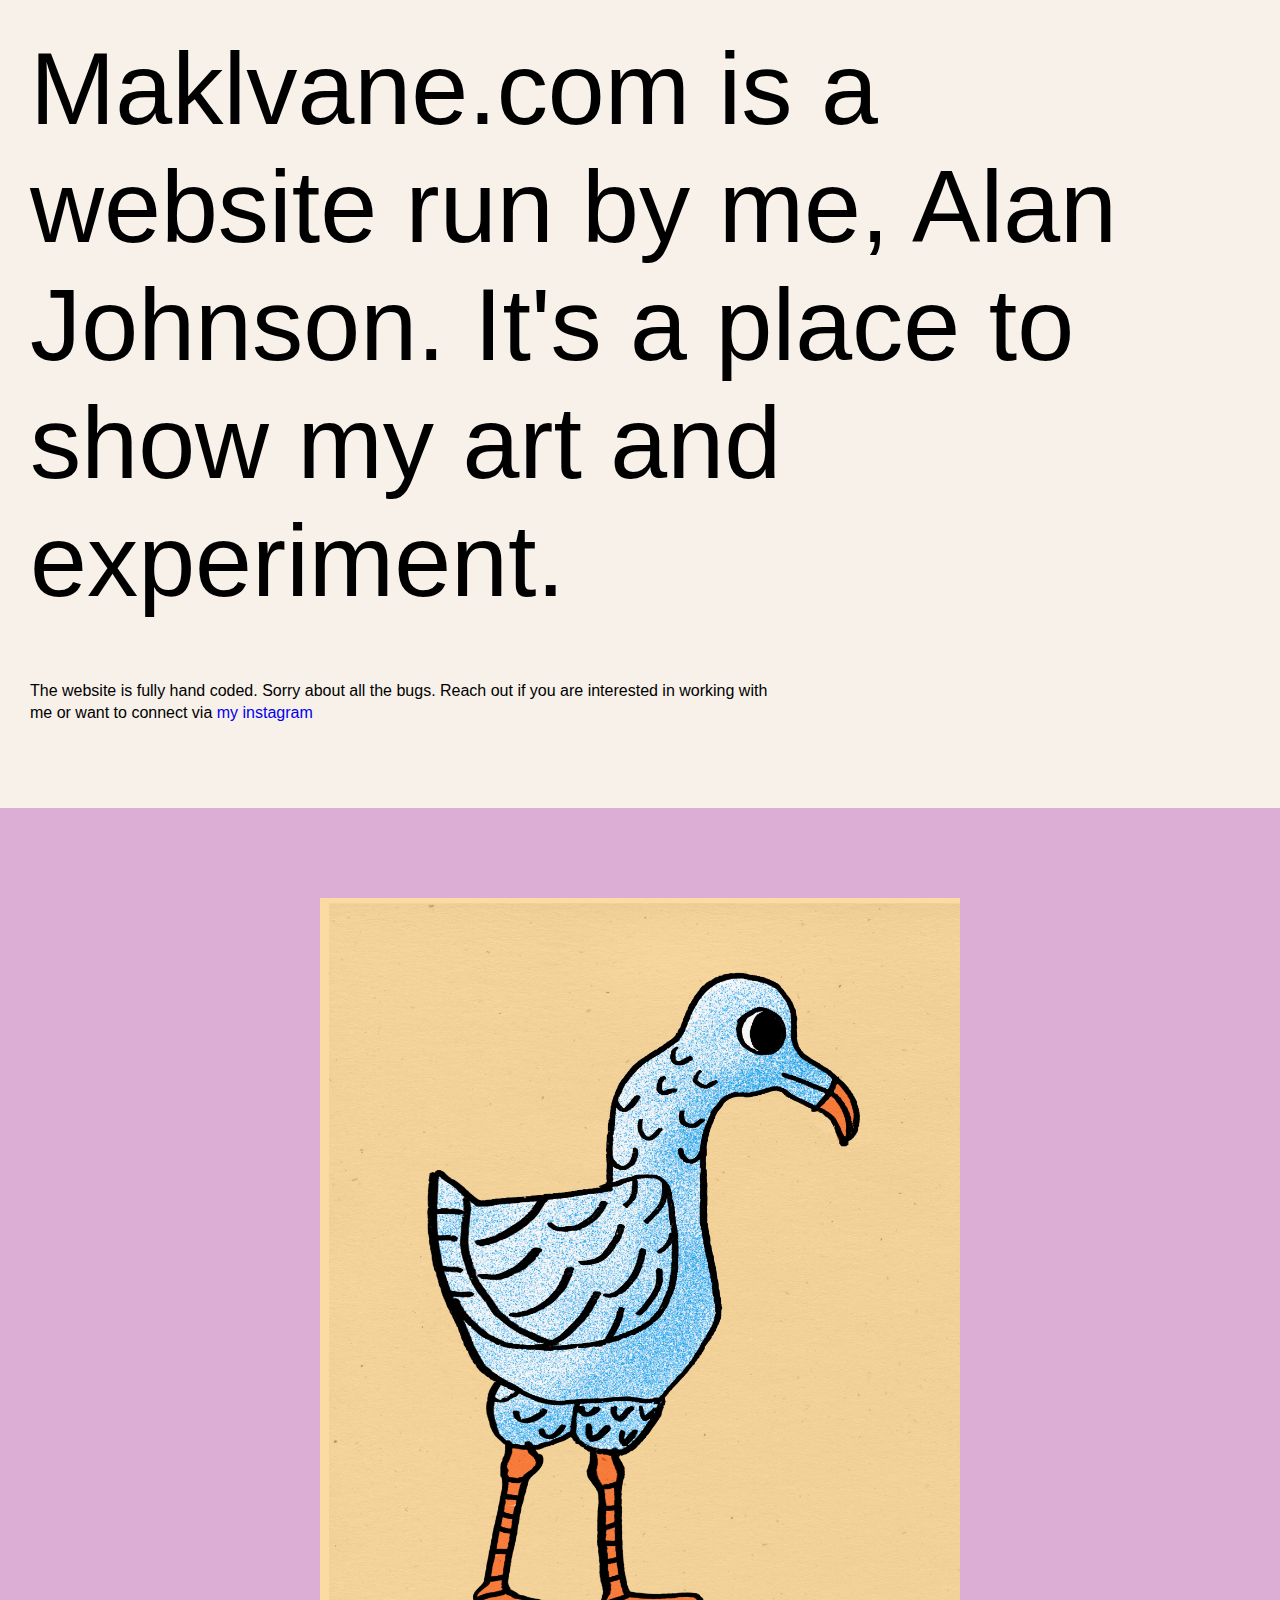
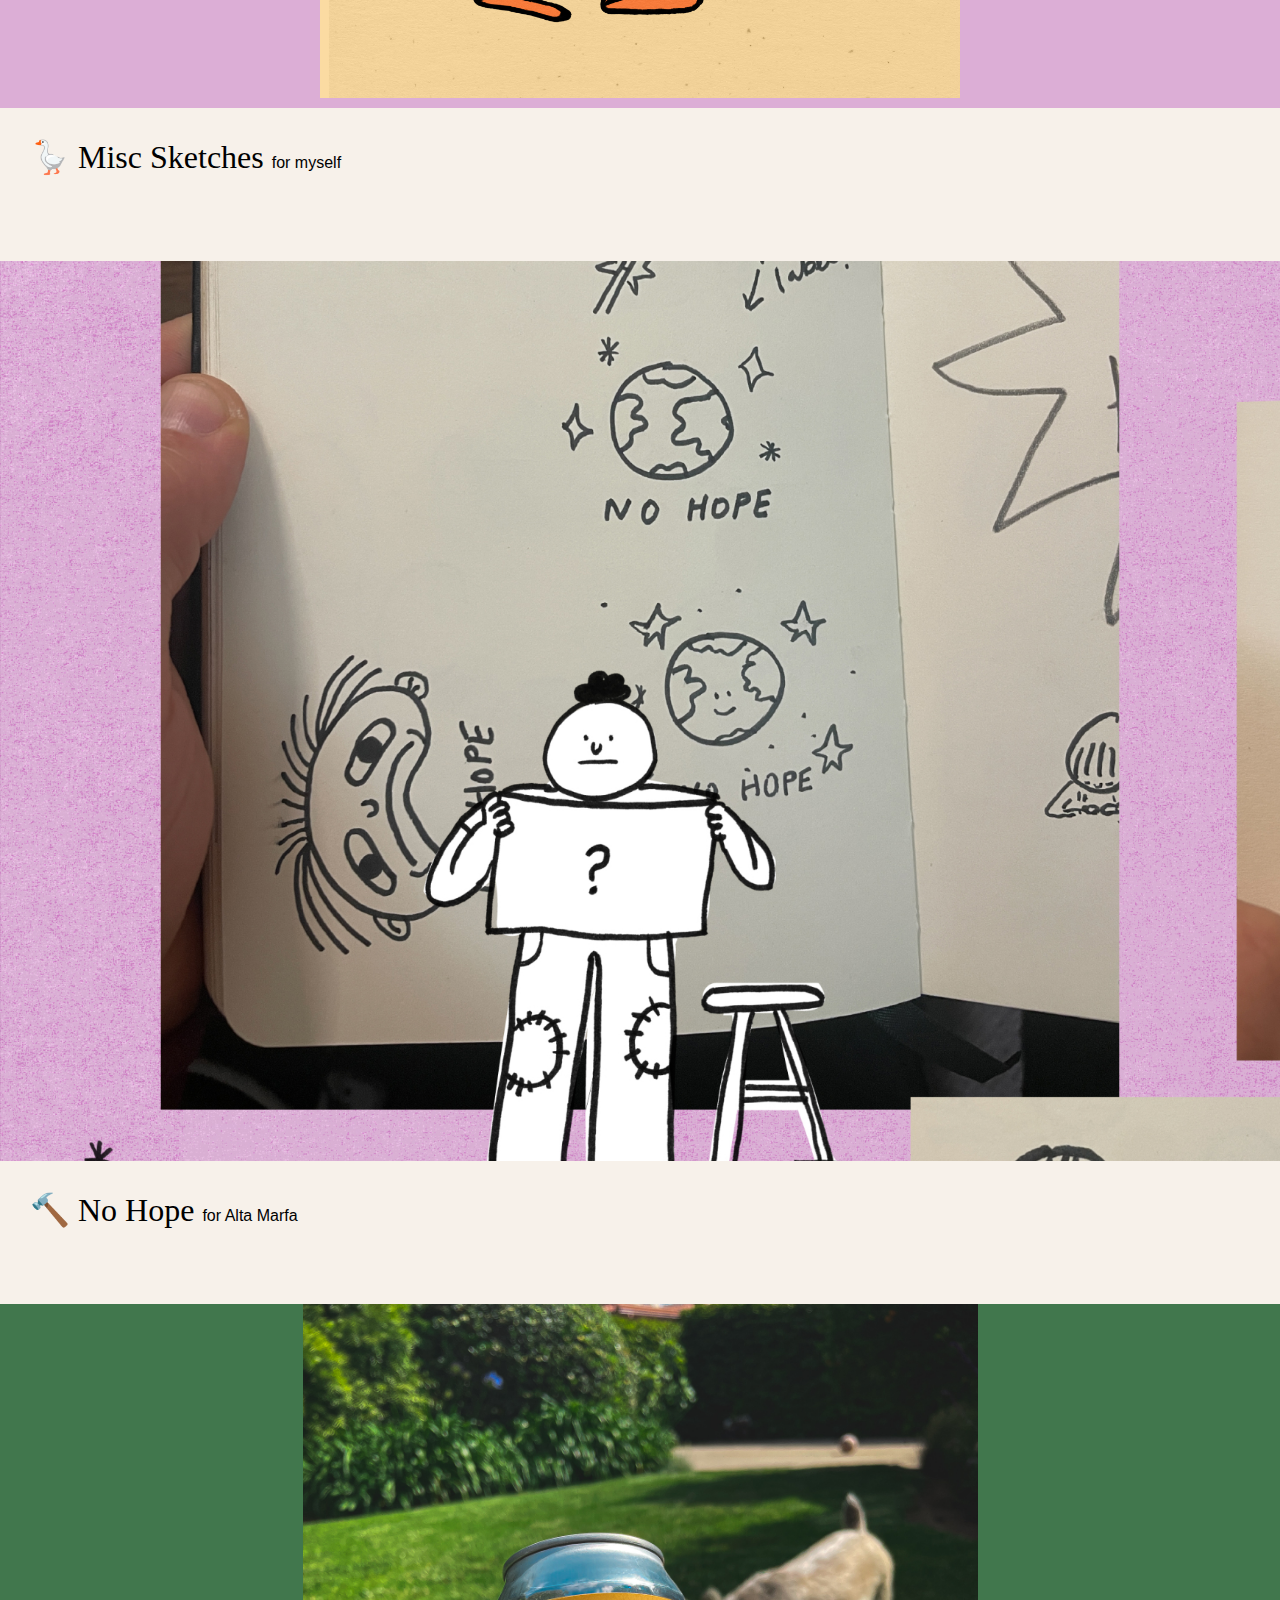
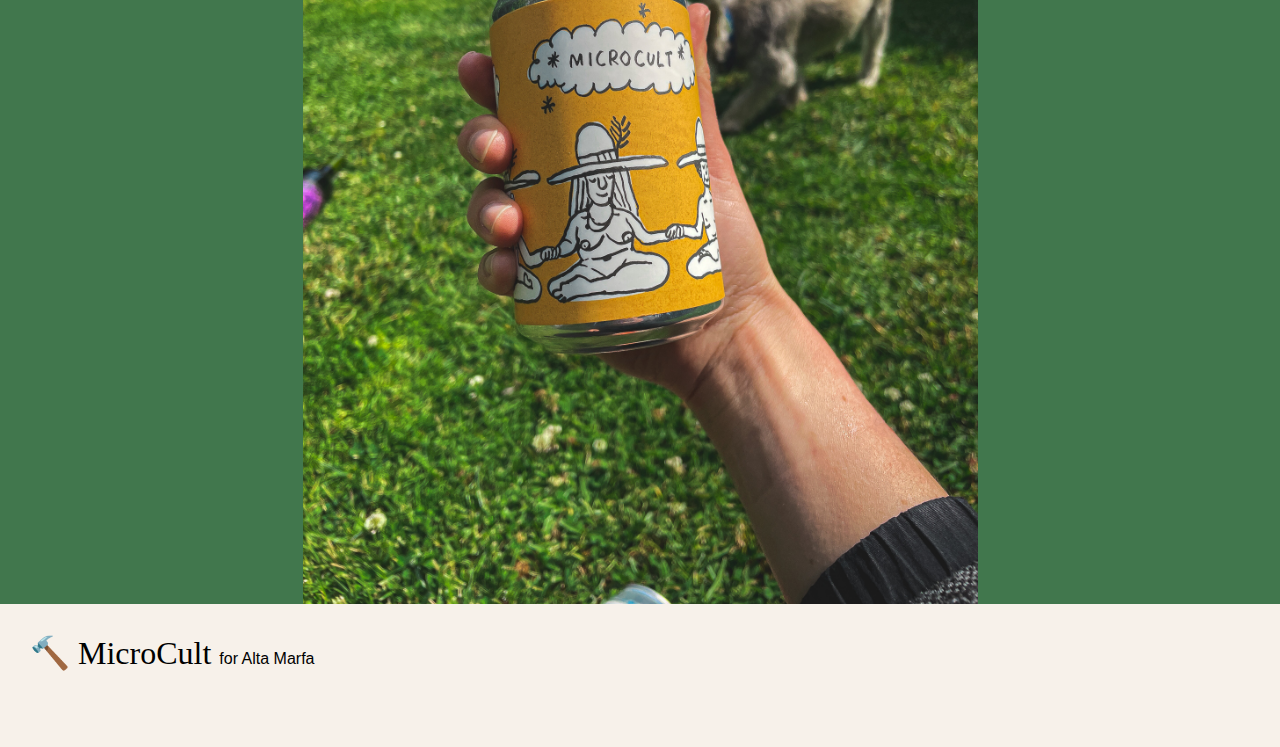
==== index.html @ d6360fe2 "Committing the maklvane.com website files for the first time" ====
<!DOCTYPE html>
<html lang="en">
  <head>
    <meta charset="UTF-8">
    <meta name="viewport" content="width=device-width, initial-scale=1.0">
    <meta http-equiv="X-UA-Compatible" content="ie=edge">
    <title>Maklvane School</title>
    <link rel="stylesheet" href="css/style.css">
    <link rel="icon" href="images/favicon.ico" type="image/x-icon">
  </head>
  <body>
    <main>
      <div class="header">
        <div style="padding: 30px;">
          <h1>Maklvane.com is a website run by me, Alan Johnson. It's a place to show my art and experiment.</h1>  
        </div>
        <div class="text">
          <p>The website is fully hand coded. Sorry about all the bugs. Reach out if you are interested in working with me or want to connect via <a href="https://www.instagram.com/maklvane">my&nbsp;instagram</a></p>
        </div>
      </div>
      <div class="full-width" style="background-color:#DCAED6;" id="changebg">
        <div class="slideshow">
          <div class="slide">
            <img src="images/Seagull.jpg" />
          </div>
          <div class="slide">
            <img src="images/GoodBoy_1.jpg" />
          </div>
          <div class="slide">
            <img src="images/CaliforniaQuail.jpg" />
          </div>
        </div>
      </div>

      <div class="text" id="changebgheader">
        <h2> 🪿 Misc Sketches <span class="small">for myself</span></p>
      </div>
      <div class="full-width background-image" style="background-image: url('images/am-nohope-sketch1.jpg');" id="changeImage">
      </div>
      <div class="text" id="changeImageHeader">
        <h2> &#x1F528 No Hope <span class="small">for Alta Marfa</span>
      </div>

      <div class="full-width slideshow1-button background-image" style="background-color:#41774d;" id="microcult-desktop">
        <img id="slideshow1" style="max-height:100vh; width:auto; object-fit: cover;
        object-position: center; margin: auto;" src="images/microcult1-grass.jpg">
      </div>
      <div class="text slideshow1-button">
        <h2> &#x1F528 MicroCult <span class="small">for Alta Marfa</span>
      </div>

    </main>
	<script src="js/index.js"></script>
  </body>
</html>
---- css/style.css ----
@font-face {
  font-family: alta-marfa;
  src: url("https://maklvane.com/fonts/AltaMarfaScriptv1-Regular.woff2");
}

@font-face {
  font-family: alta-marfa-allcaps;
  src: url("https://maklvane.com/fonts/alta-marfa-ALLCAPS-Regular.woff2");
}

main{
  background-color: rgb(247, 241, 234);
}

p{
  font-family: Arial, Helvetica, sans-serif;
  margin-bottom: 10px;
  font-size: 1rem;
  line-height: 1.35rem;
}

*{
    box-sizing: border-box;
    margin: 0;
    padding: 0;
}

.header {
  
}

h1{
    color: black;
    font-size: 8vw;
    font-family: alta-marfa, Arial, Helvetica, sans-serif;
    font-weight: normal;
    
}

h2{
  font-family: alta-marfa, Georgia, 'Times New Roman', Times, serif;
  font-weight: normal;
  font-size: 2rem;
}

.small{
  font-family: Arial, Helvetica, sans-serif;
  font-size: 1rem;
}

.half-width{
    max-width: 800px;
    margin: auto;
}

.text{
  max-width:1200px;
  min-width: 350px;
  width:60%;
  padding: 30px 0 75px 30px;
}

a{
  animation: mellow 2s infinite;
  text-decoration: none;
}

a:hover{
  animation: mellow 2s infinite;
  text-decoration: underline;
}

@keyframes mellow {
  0%,100% {color: rgb(255, 102, 0);}
  66% {color: rgb(197, 123, 238);}
  33% {color: cornflowerblue;}
}

/* Slidshow */

.slideshow{
  max-width: 50%;
  position: relative;
  margin: auto;
  overflow: hidden;
}

.slide{
  display: none;
  max-width:100%;
  margin-top: 10vh;
}

/* resizing images */
.full-width {
    width: 100%;
    height: 100vh;
    overflow: hidden;
  }
  
  .full-width img {
    width: 100%;
    height: auto;
    display: block;
  }

  .background-image {
    background-image: url('#');
    background-repeat: no-repeat;
    background-position: center;
    background-size: cover;
  }

  #slideshow1{
    display: block;
  }

  @media screen and (max-width: 768px) {

    #slideshow1{
      display: none;
    }
 
  }
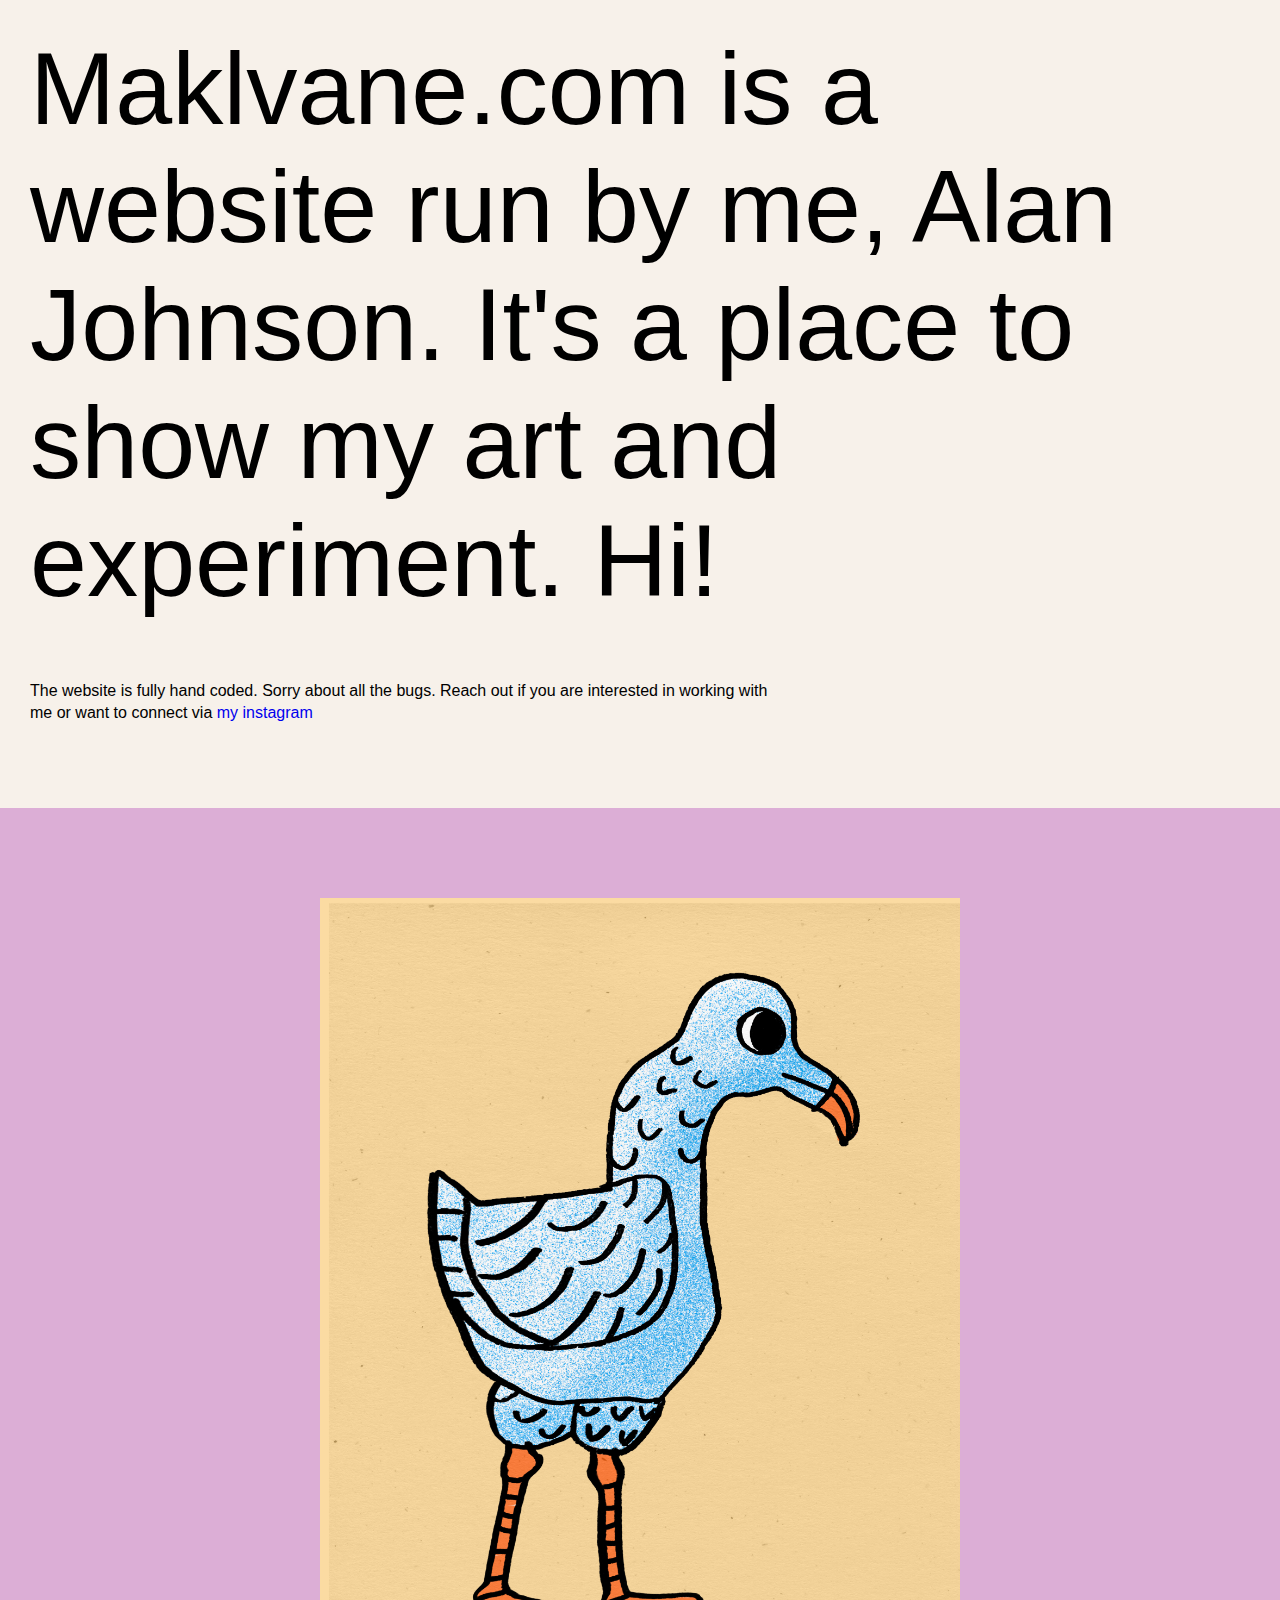
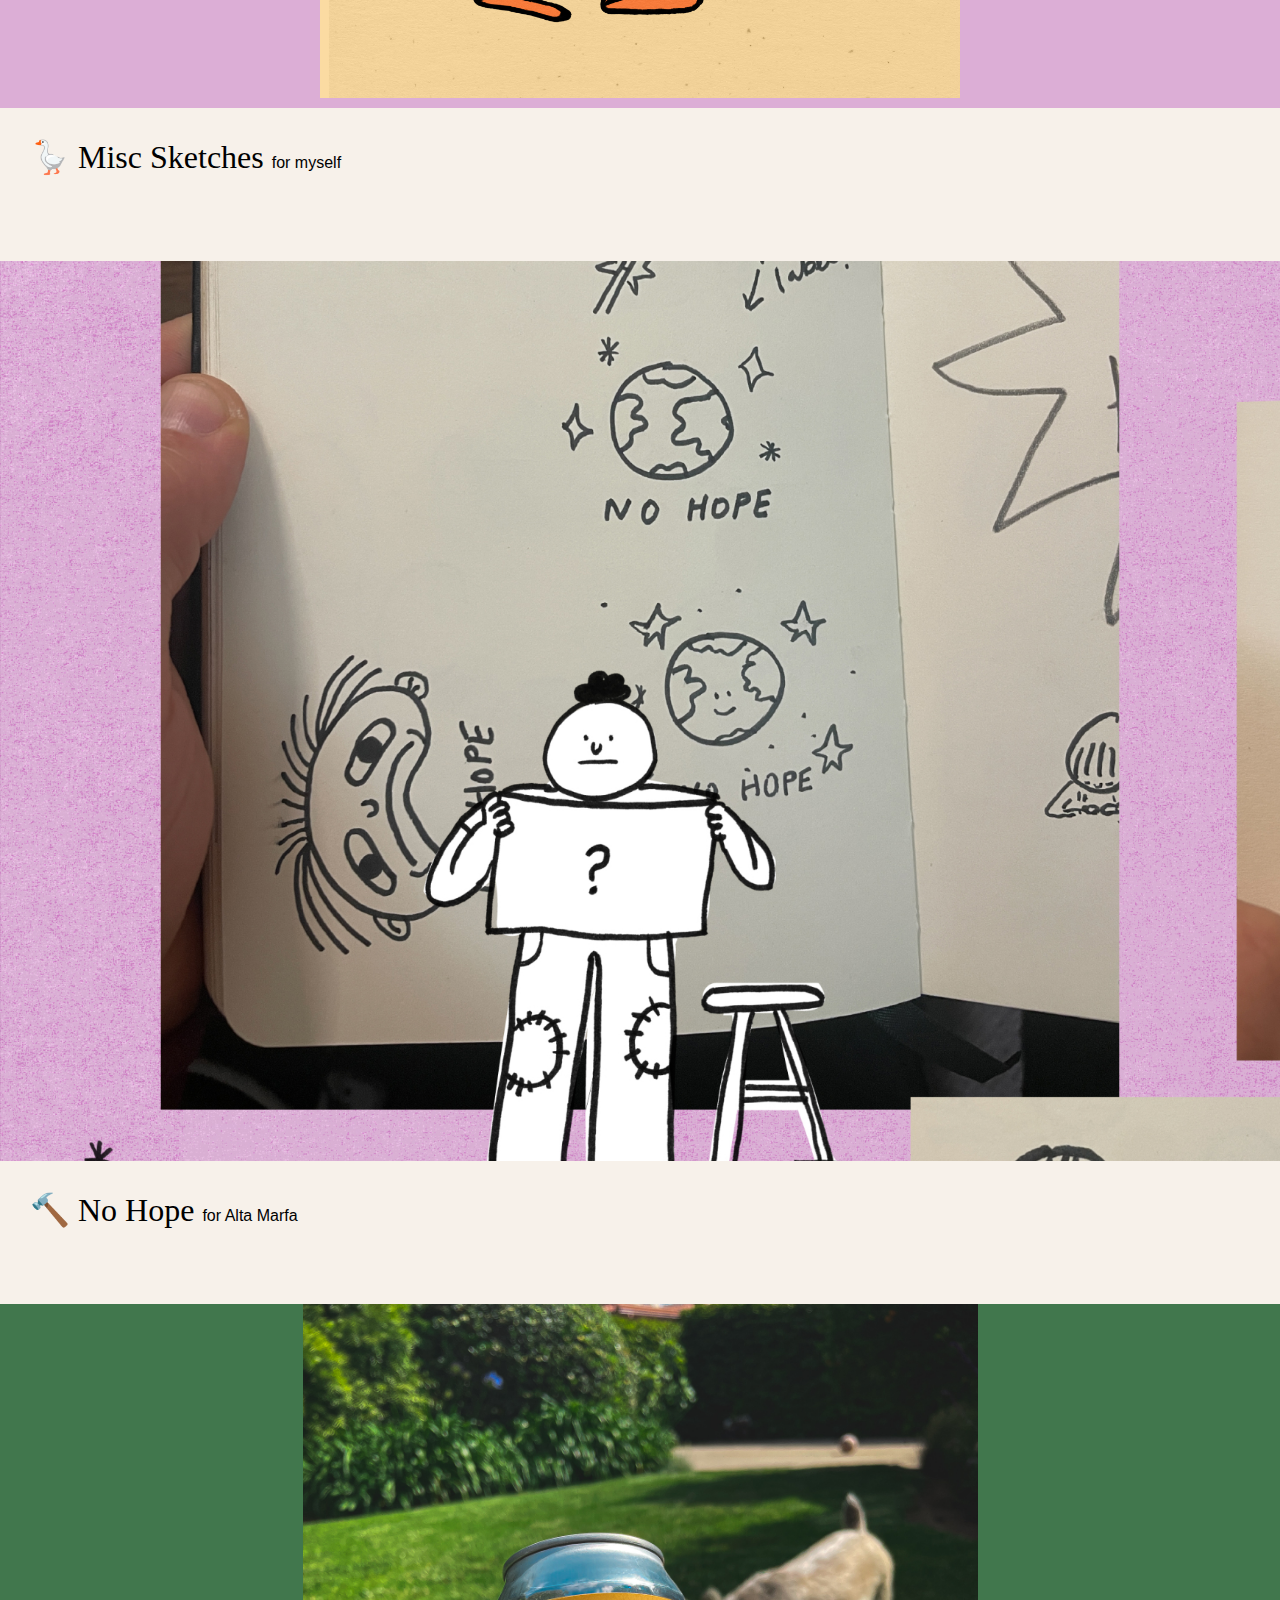
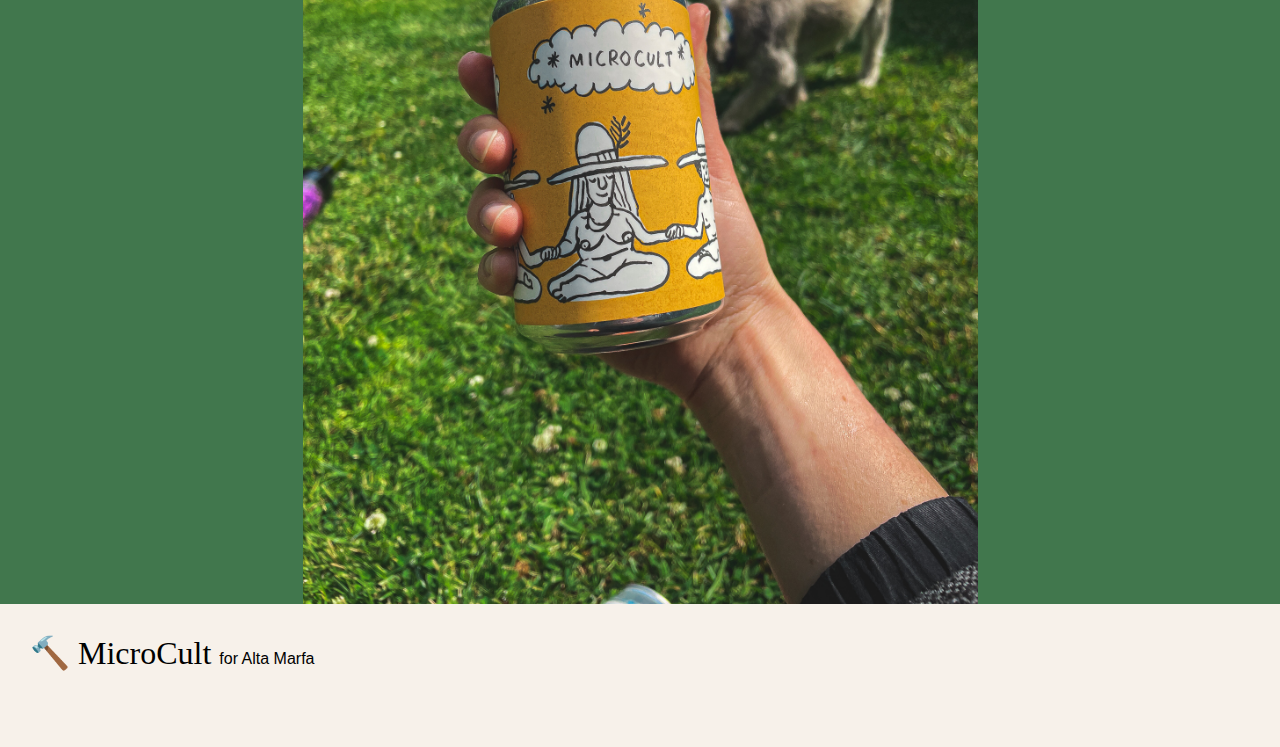
==== commit 0ad60419: "test commit" ====
--- a/index.html
+++ b/index.html
@@ -12,7 +12,7 @@
     <main>
       <div class="header">
         <div style="padding: 30px;">
-          <h1>Maklvane.com is a website run by me, Alan Johnson. It's a place to show my art and experiment.</h1>  
+          <h1>Maklvane.com is a website run by me, Alan Johnson. It's a place to show my art and experiment. Hi!</h1>  
         </div>
         <div class="text">
           <p>The website is fully hand coded. Sorry about all the bugs. Reach out if you are interested in working with me or want to connect via <a href="https://www.instagram.com/maklvane">my&nbsp;instagram</a></p>
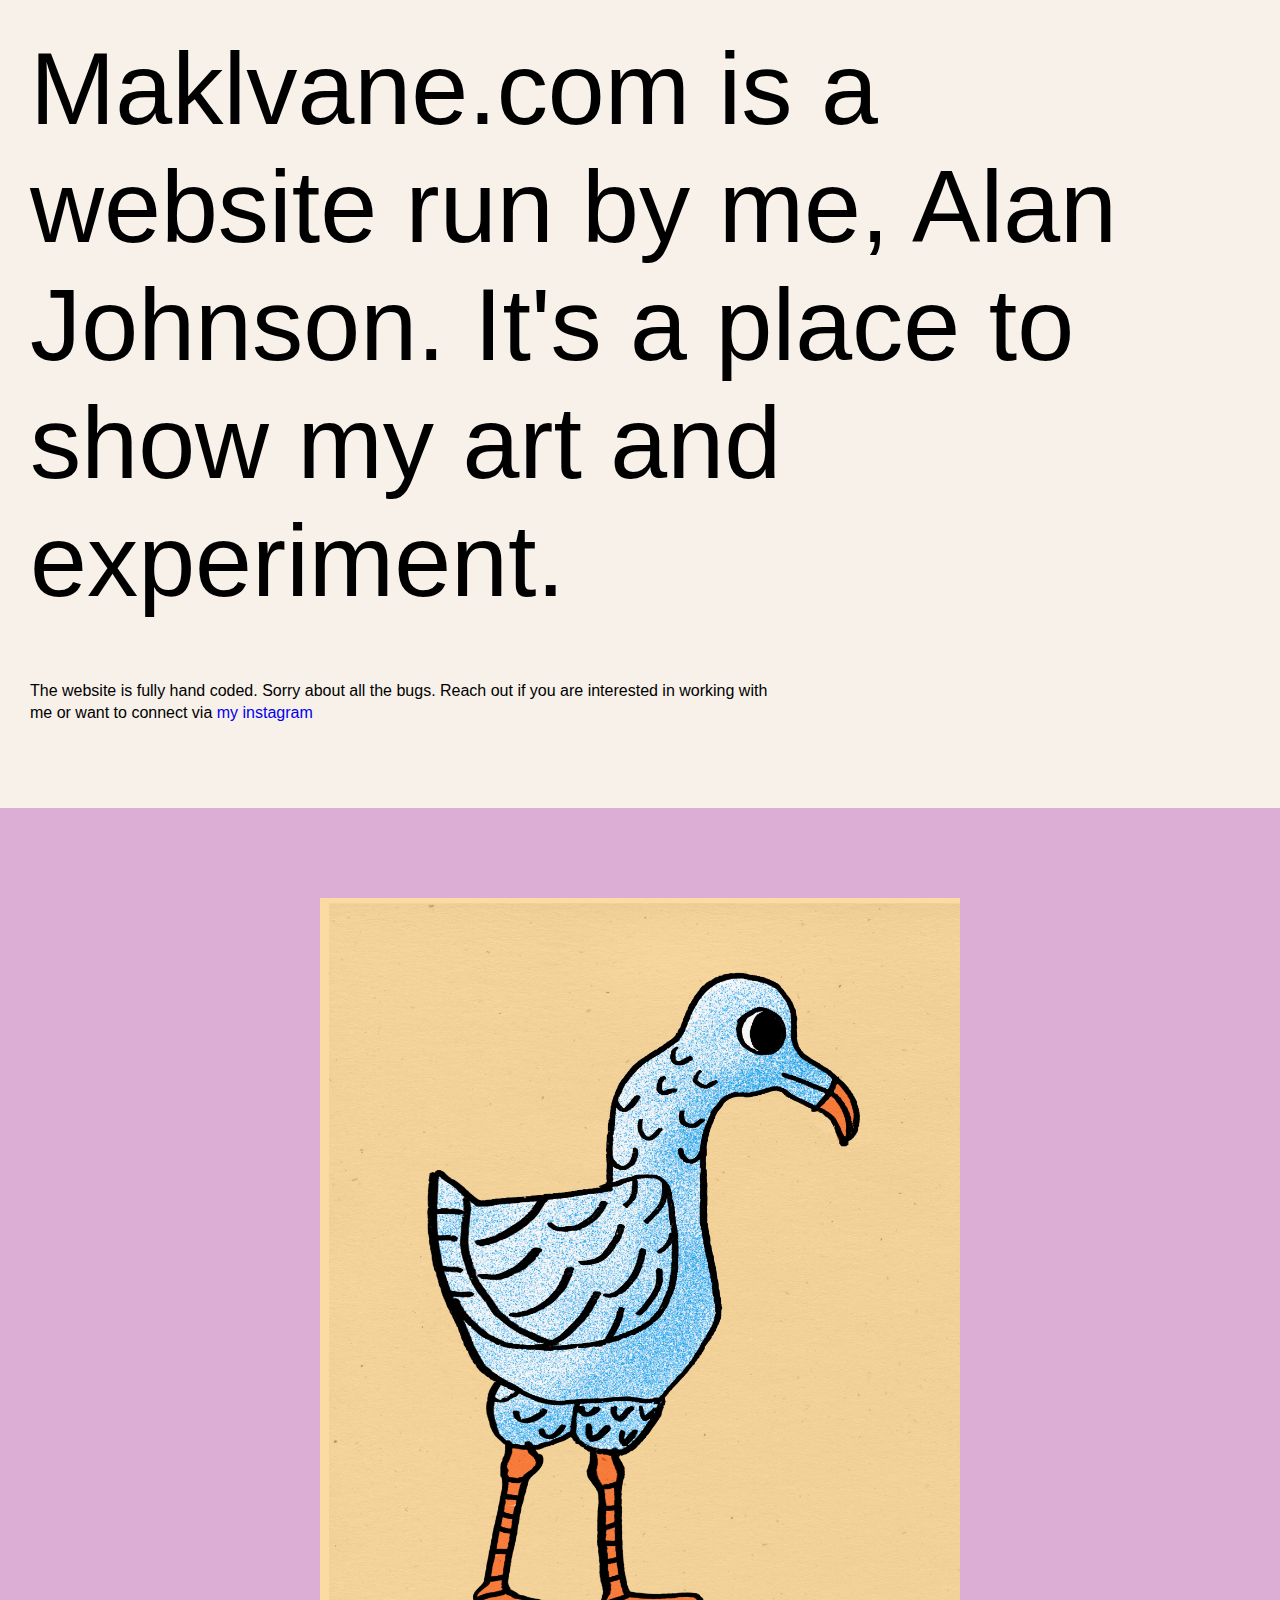
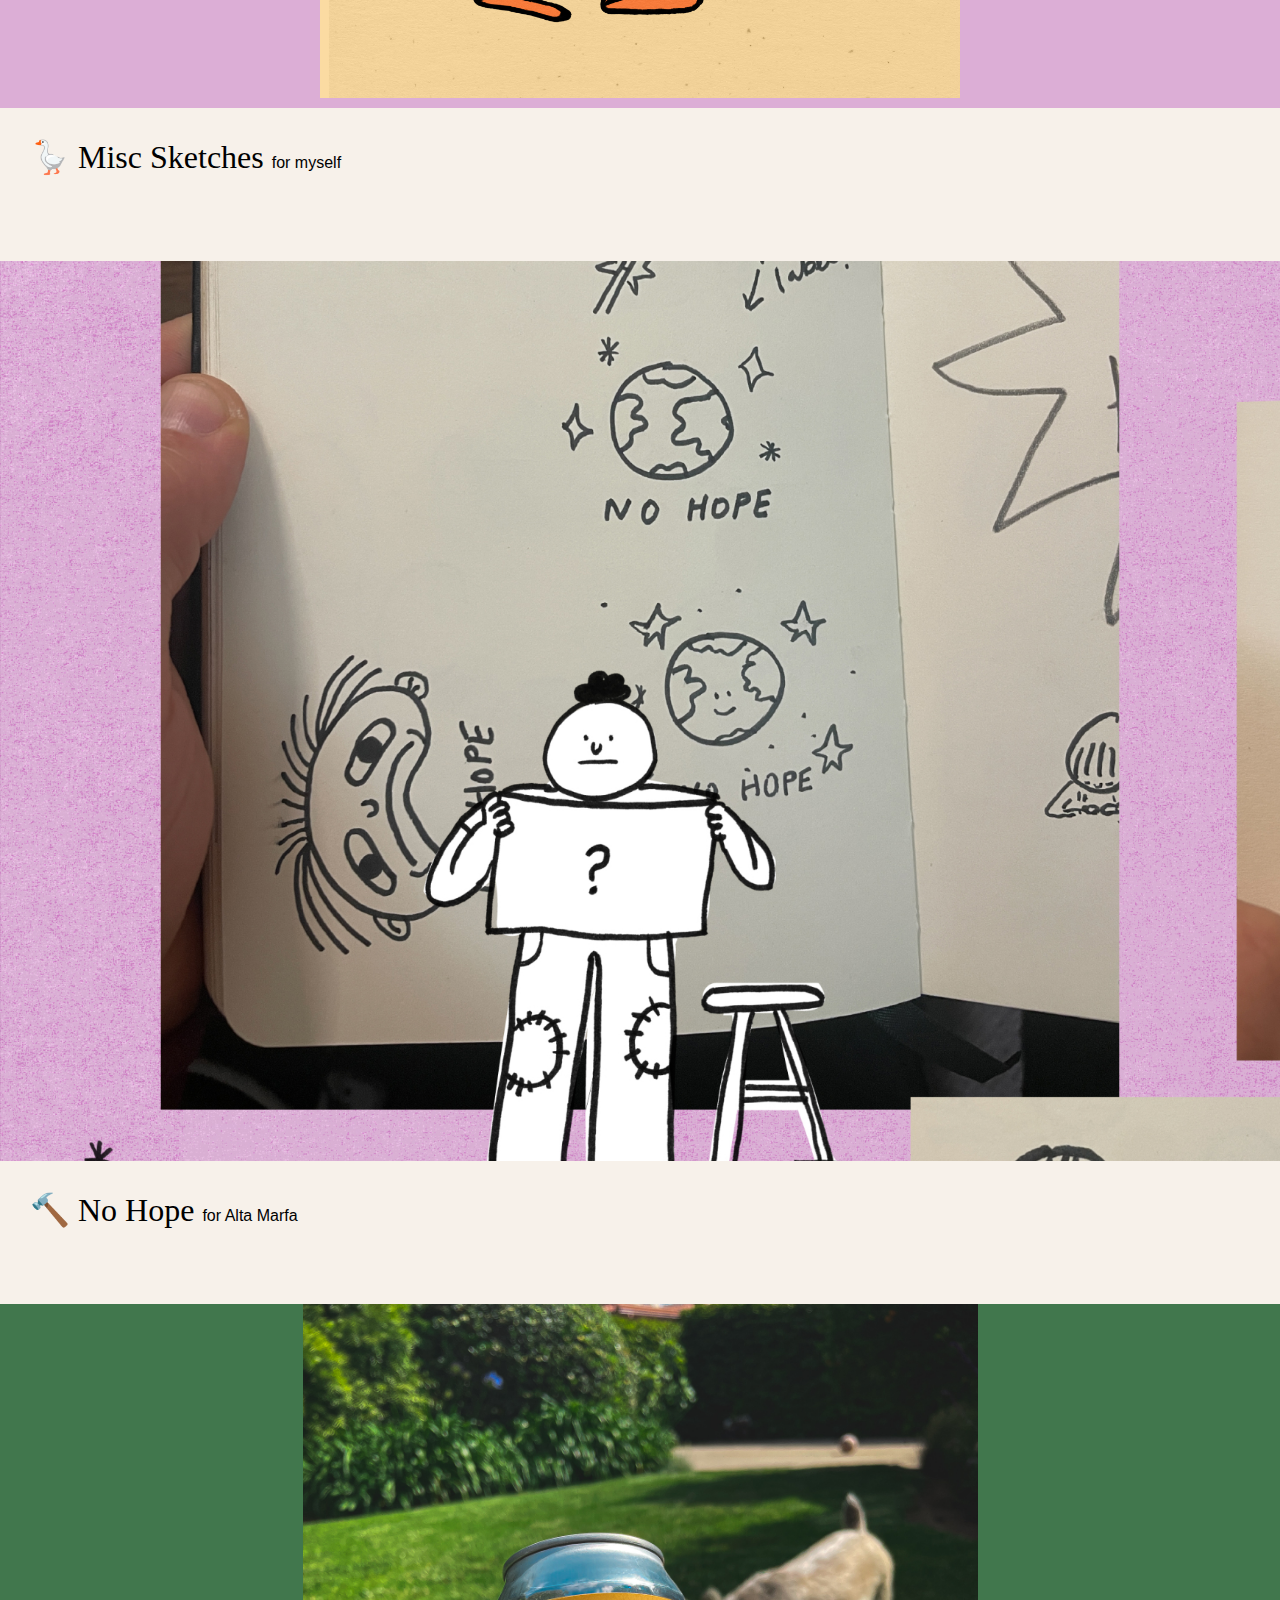
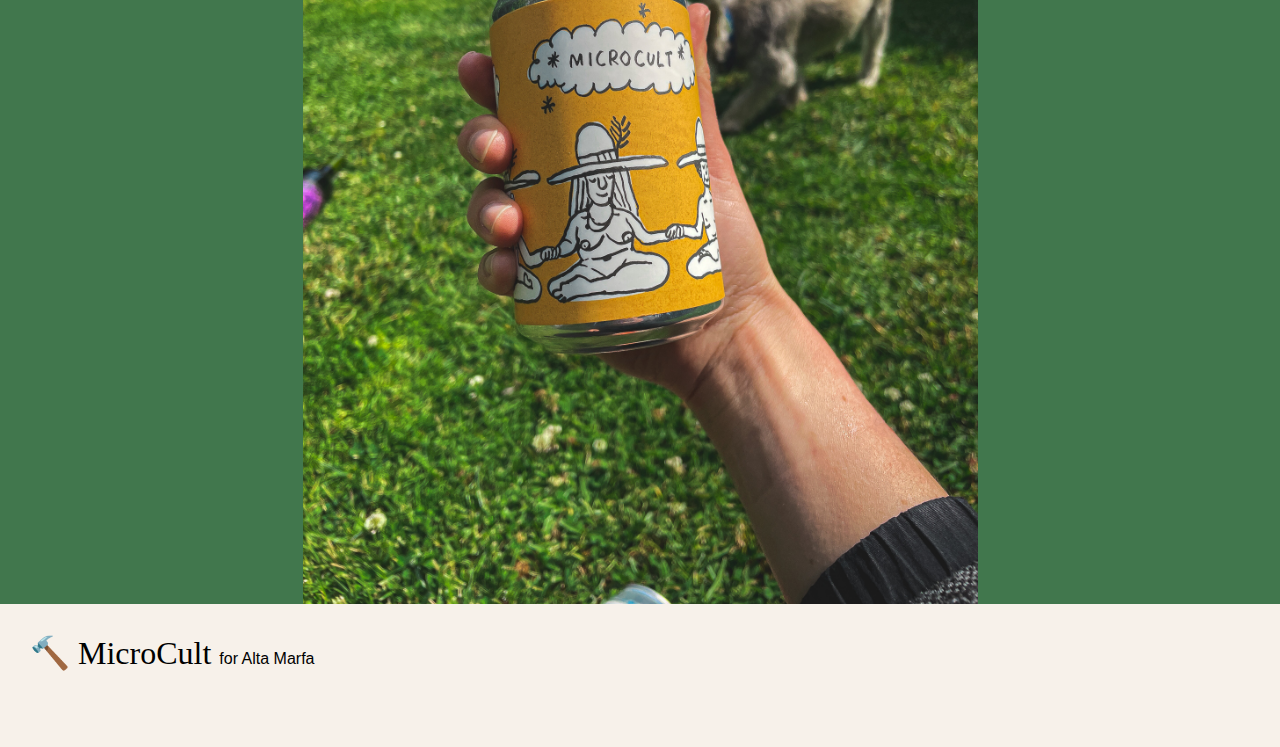
==== commit fe36eb6d: "fixing typo" ====
--- a/index.html
+++ b/index.html
@@ -12,7 +12,7 @@
     <main>
       <div class="header">
         <div style="padding: 30px;">
-          <h1>Maklvane.com is a website run by me, Alan Johnson. It's a place to show my art and experiment. Hi!</h1>  
+          <h1>Maklvane.com is a website run by me, Alan Johnson. It's a place to show my art and experiment.</h1>  
         </div>
         <div class="text">
           <p>The website is fully hand coded. Sorry about all the bugs. Reach out if you are interested in working with me or want to connect via <a href="https://www.instagram.com/maklvane">my&nbsp;instagram</a></p>
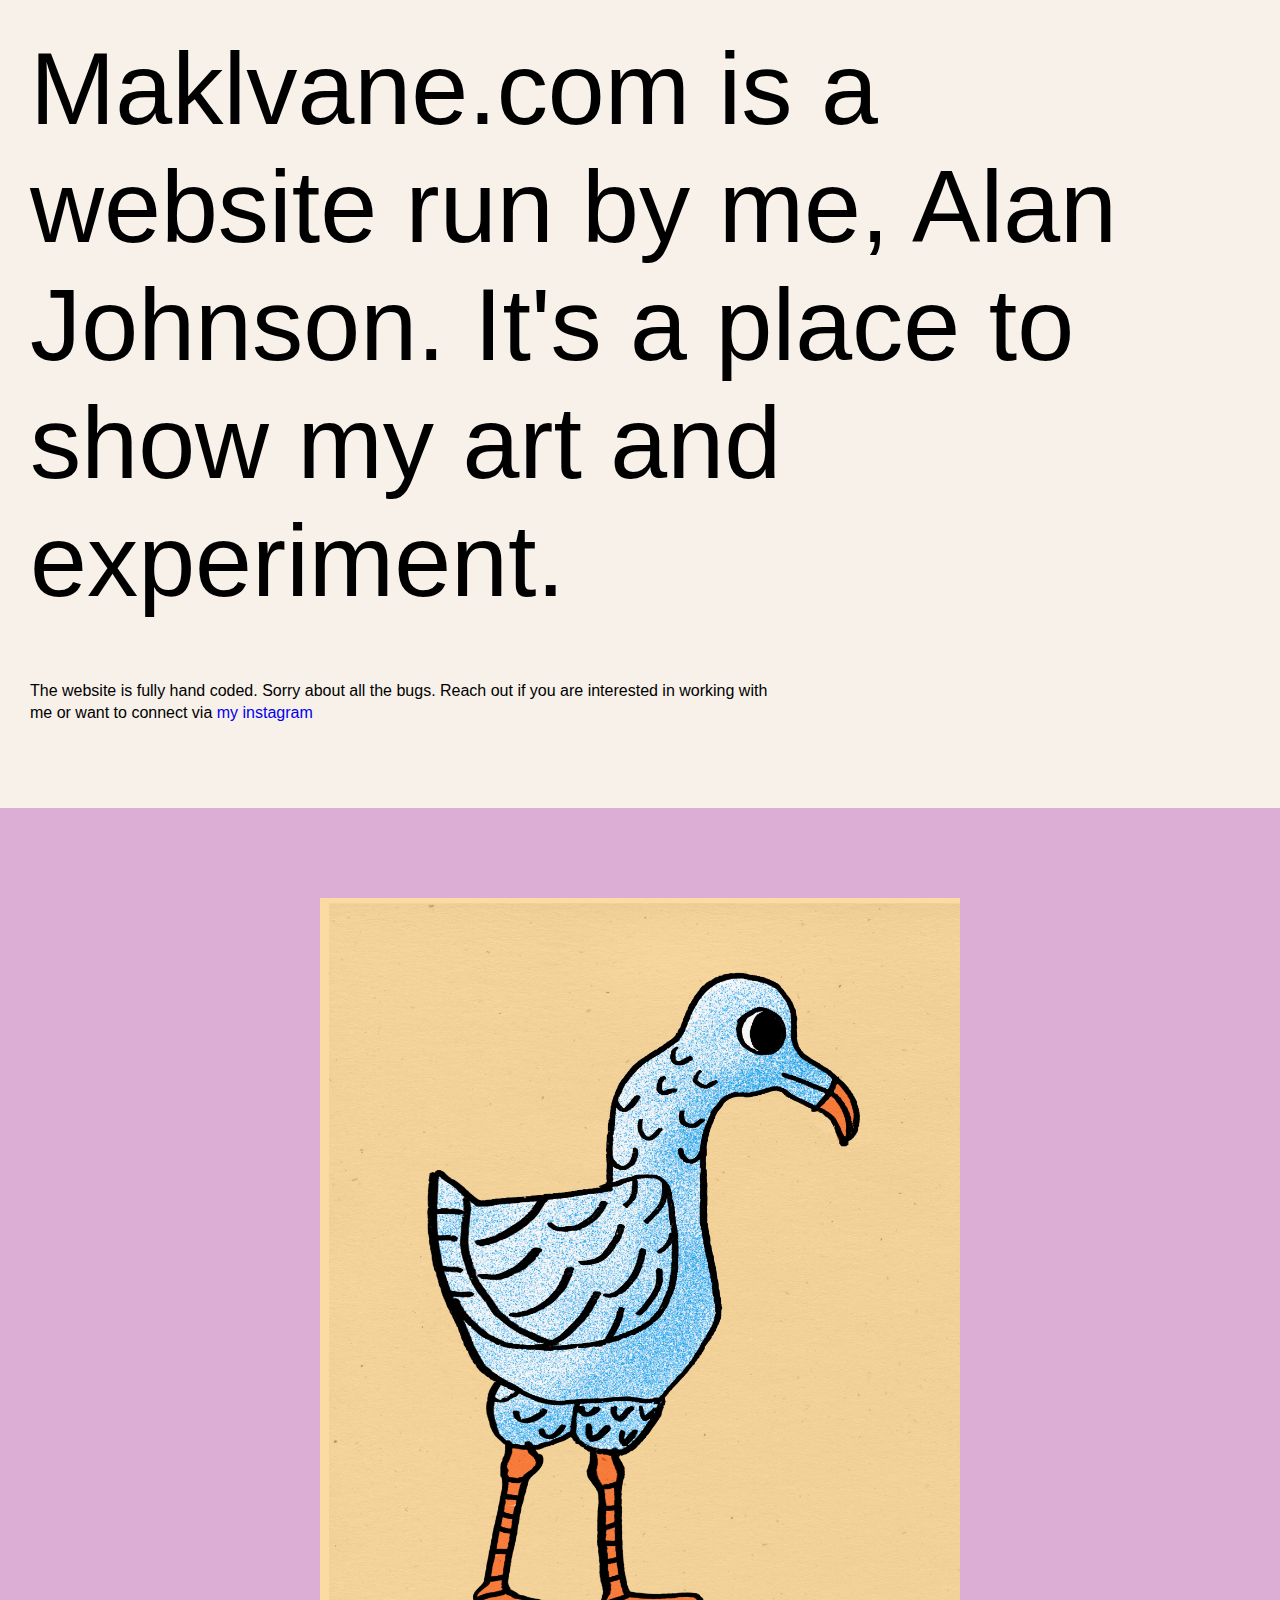
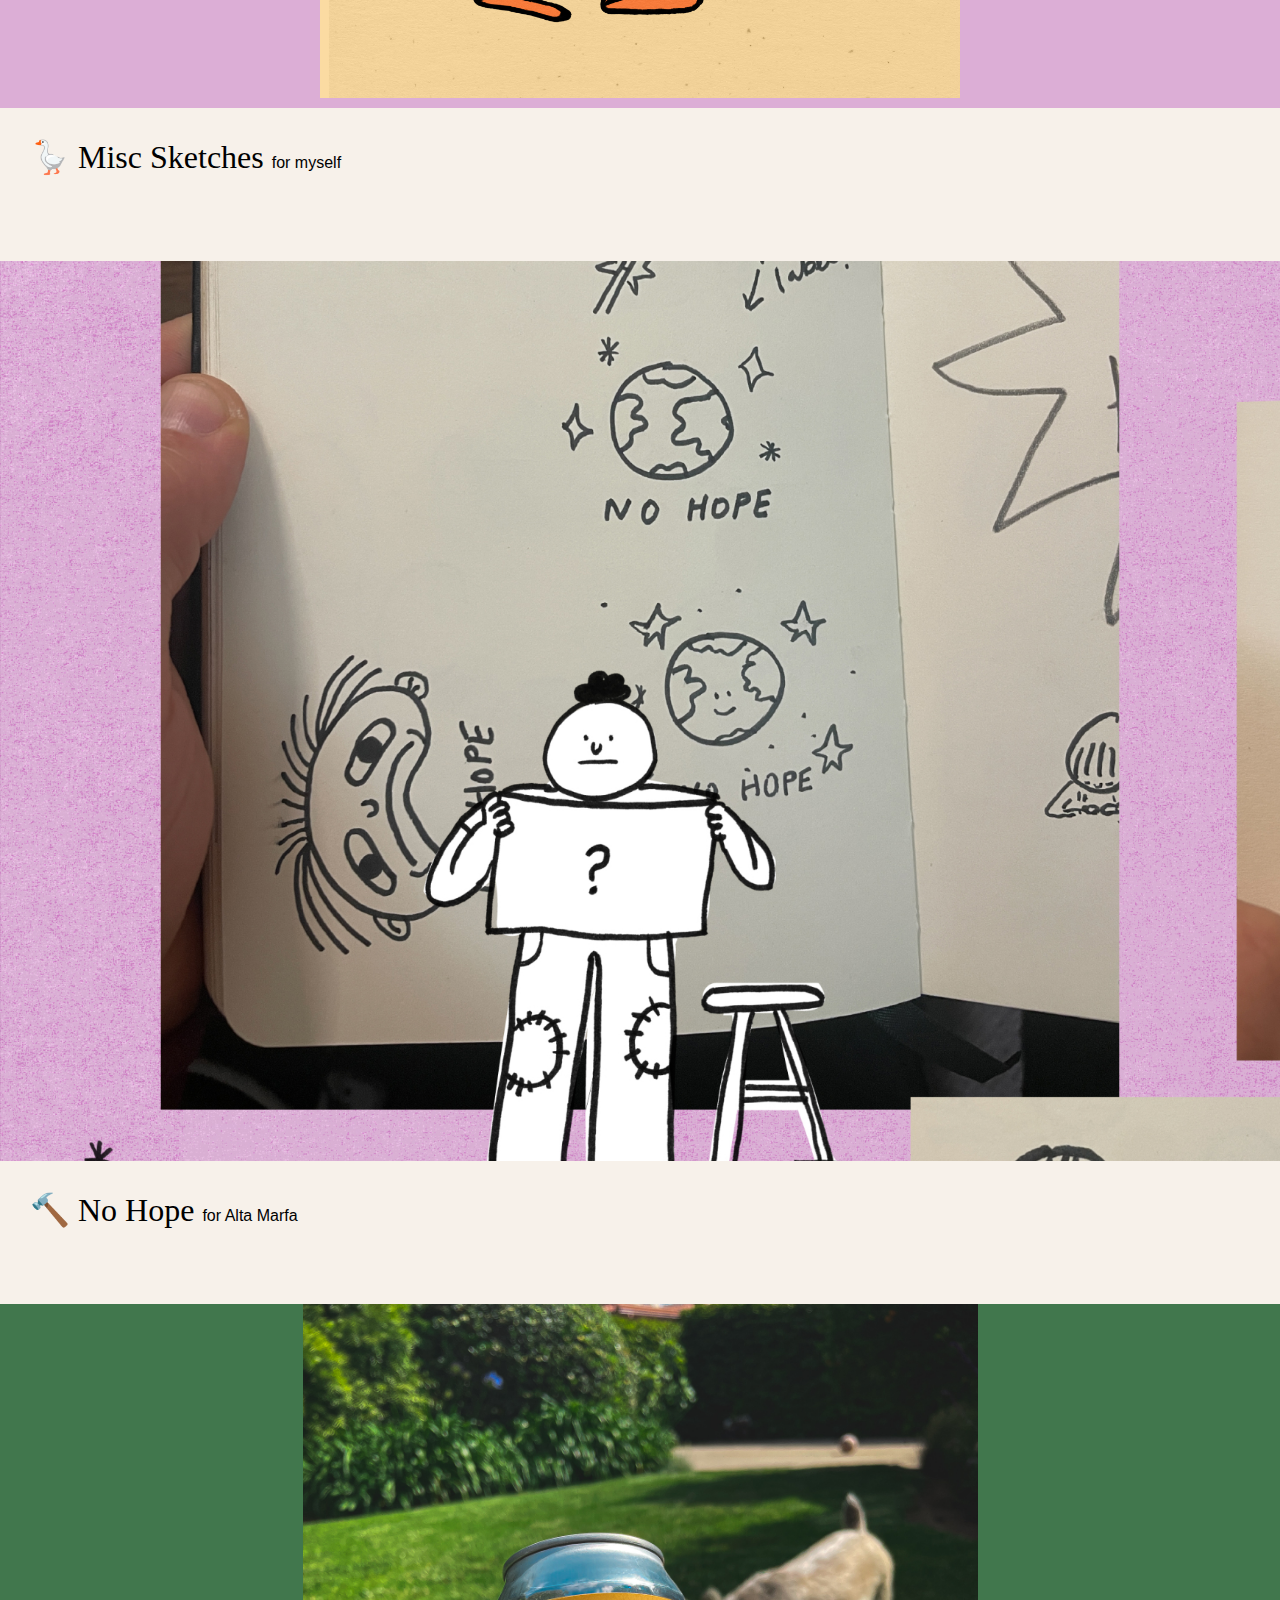
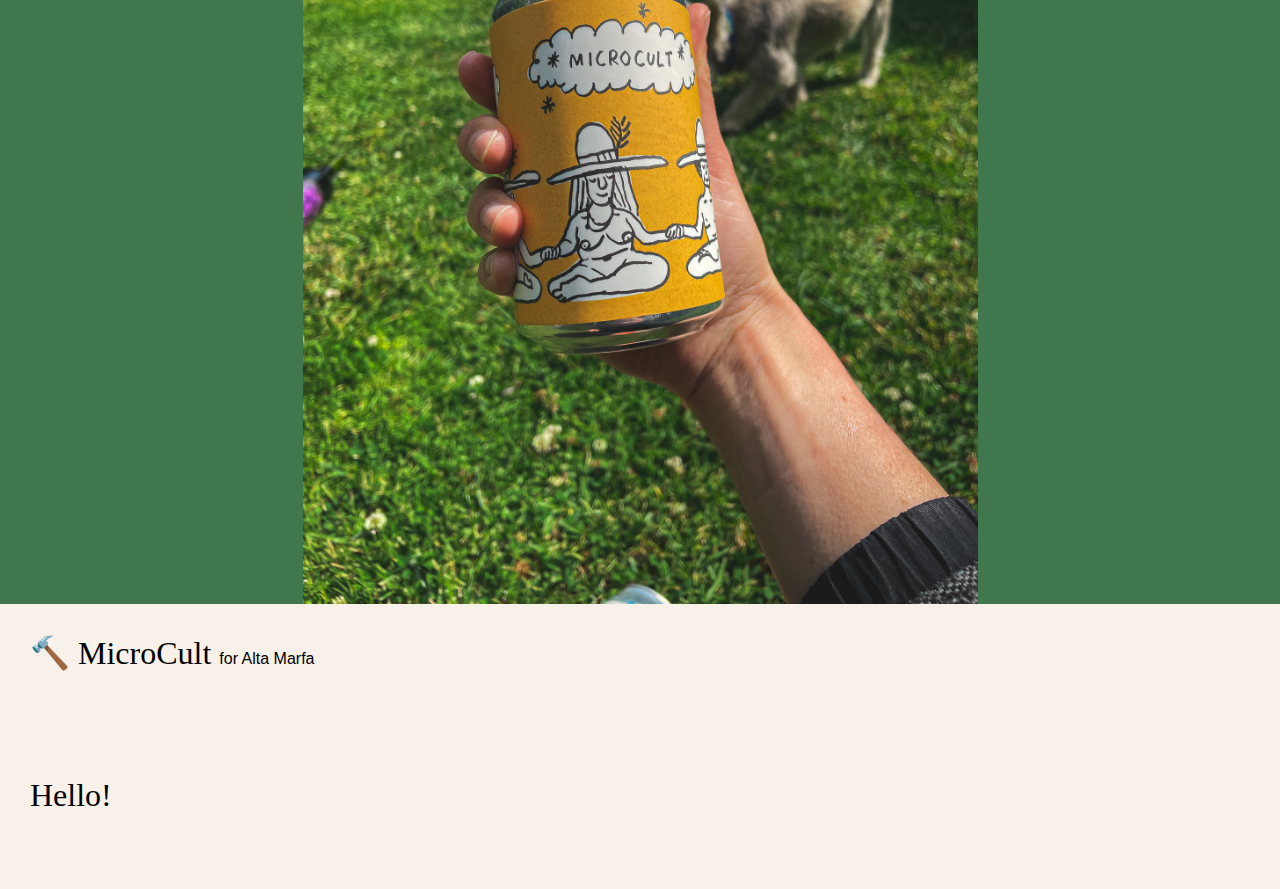
==== commit 881b5c9c: "Getting back into it" ====
--- a/index.html
+++ b/index.html
@@ -49,6 +49,10 @@
         <h2> &#x1F528 MicroCult <span class="small">for Alta Marfa</span>
       </div>
 
+       <div class="text slideshow1-button">
+        <h2> Hello! </h2>
+      </div>
+
     </main>
 	<script src="js/index.js"></script>
   </body>
